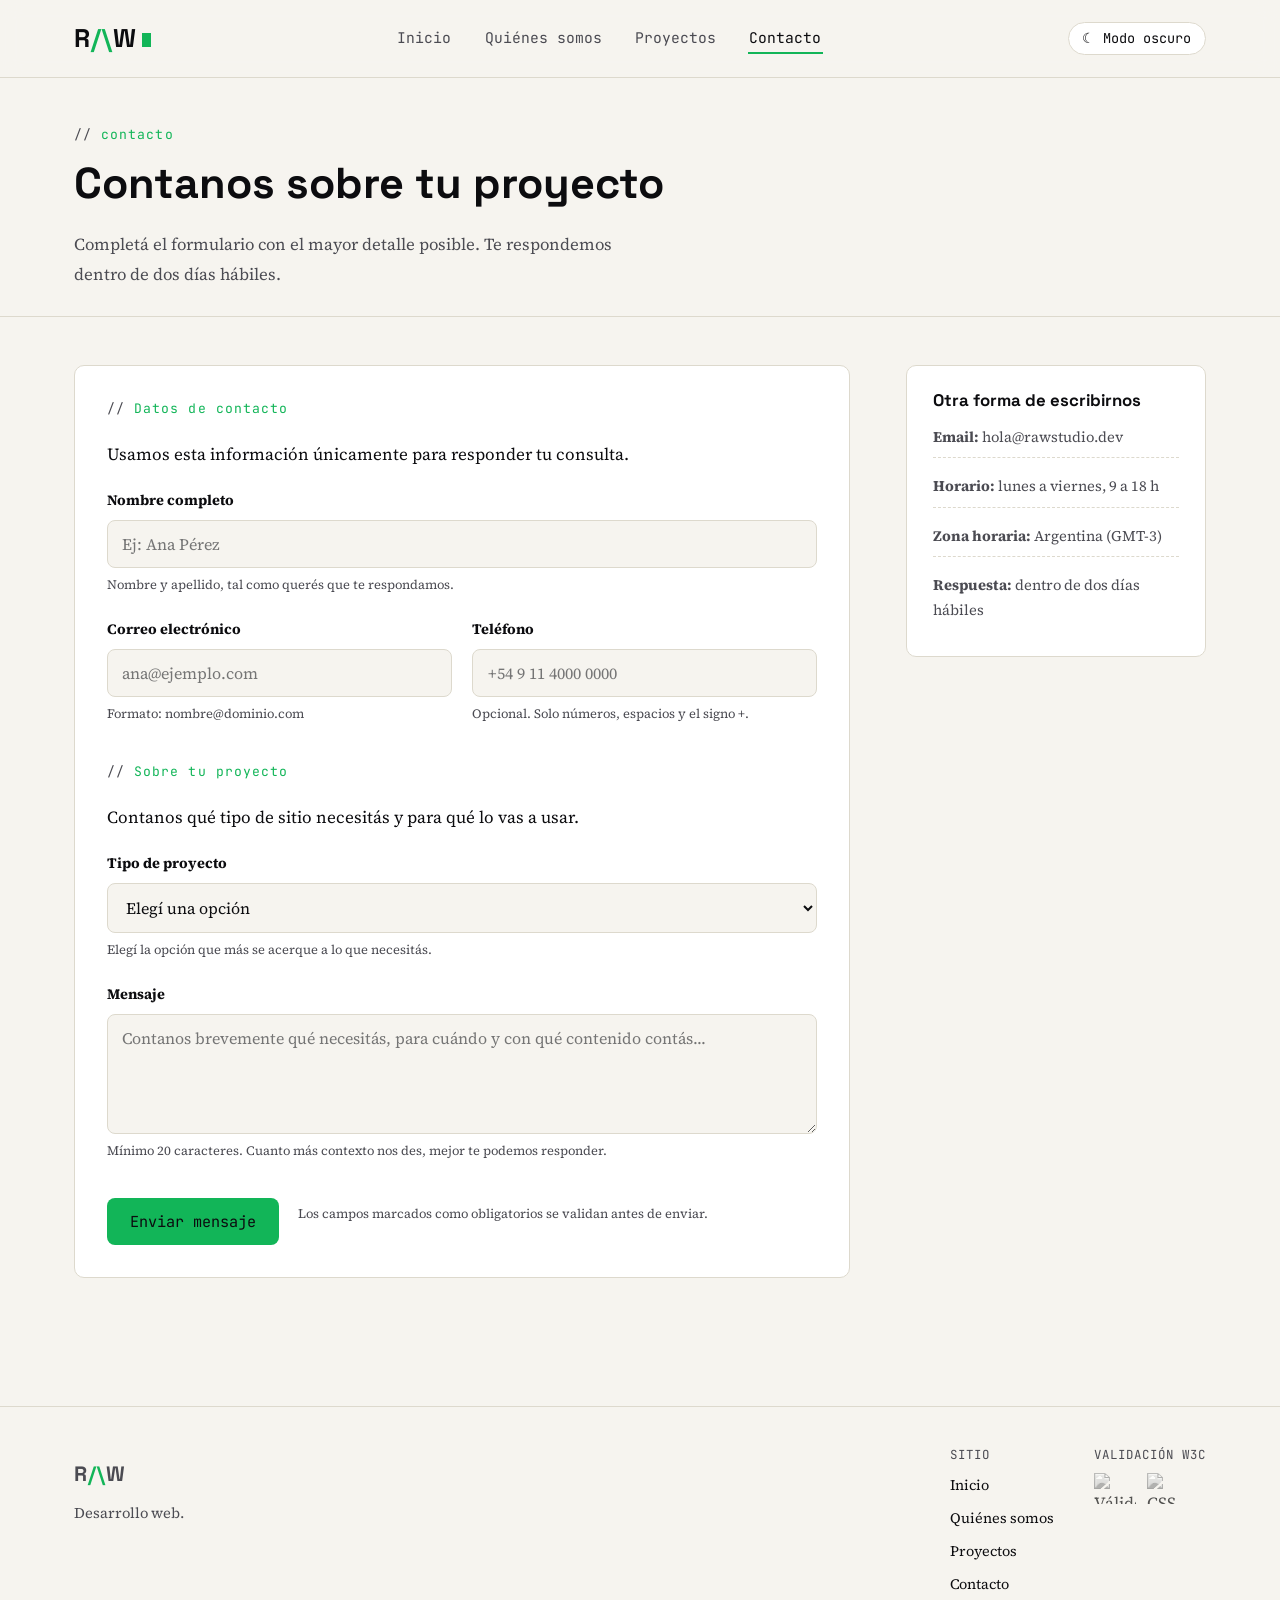
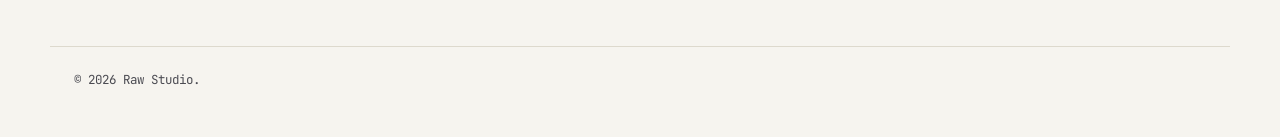
==== contacto.html @ df473d53 "Primer commit: Estructura limpia del header" ====
<!DOCTYPE html>
<html lang="es">
<head>
  <meta charset="UTF-8"> <!-- codificación de caracteres, necesaria para tildes y ñ -->
  <meta name="viewport" content="width=device-width, initial-scale=1.0"> <!-- obligatoria para que el sitio se vea estable en celulares y tablets -->
  <meta name="description" content="Contactá a Raw Studio para tu próximo proyecto web: completá el formulario y te respondemos dentro de dos días hábiles."> <!-- descripción que usan los buscadores en los resultados -->
  <meta name="robots" content="index, follow"> <!-- le dice a los buscadores que indexen esta página y sigan sus links -->
  <meta name="keywords" content="contacto,presupuesto,formulario,desarrollo web"> <!-- palabras clave asociadas a la página -->
  <meta name="author" content="Raw Studio"> <!-- autor del documento -->
  <title>Contacto — Raw Studio</title> <!-- texto que aparece en la pestaña del navegador -->
  <link rel="preconnect" href="https://fonts.googleapis.com"> <!-- precarga de conexión a Google Fonts, para que las fuentes externas carguen más rápido -->
  <link rel="preconnect" href="https://fonts.gstatic.com" crossorigin>
  <link href="https://fonts.googleapis.com/css2?family=Space+Grotesk:wght@500;700;800&family=Source+Serif+4:ital,wght@0,400;0,600;1,400&family=JetBrains+Mono:wght@400;500&display=swap" rel="stylesheet"> <!-- tipografías externas usadas en el sitio -->
  <link rel="stylesheet" href="css/base.css"><!--Este css lo comparten todas las paginas para no repetir en cada pagina-->
  <link rel="stylesheet" href="css/contacto.css"> <!-- CSS exclusivo de esta página: formulario, fieldsets y validación visual -->
</head>
<body>
  <a class="skip-link" href="#contenido">Saltar al contenido</a> <!-- accesibilidad: permite saltar el menú con teclado -->

  <!-- HEADER: encabezado presente en las 4 páginas, con logo, navegación y botón de tema -->
  <header class="site-header">
  <div class="header-inner"> 
    <!-- Esto es para tocar el logo y volverte a la pagina principal-->
     <!-- El logo NO es un <h1>: cada página define su propio h1 más abajo -->
    <a href="index.html" class="logo" aria-label="Raw Studio, inicio">R<span class="slash">/\</span>W<span class="cursor" aria-hidden="true"></span></a>

      <!-- <nav> semántico con aria-label propio porque hay más de un <nav> en la página (este y el del footer) -->
    <nav class="main-nav" aria-label="Navegación principal">
      <ul> 
        <li><a href="index.html">Inicio</a></li>
        <li><a href="quienes-somos.html">Quiénes somos</a></li>
        <li><a href="proyectos.html">Proyectos</a></li>
        <li><a href="contacto.html" aria-current="page">Contacto</a></li> <!-- aria-current="page": estamos parados en esta página -->
      </ul>
    </nav>

    <div class="header-actions"> <!-- contenedor del botón de tema, por si mañana se agrega algo más al lado -->
        <!-- Botón de modo claro/oscuro. aria-pressed y aria-label los actualiza js/theme.js en cada click -->
      <button id="theme-toggle" class="theme-toggle" type="button" aria-pressed="false" aria-label="Cambiar a modo oscuro">
        ☾ Modo oscuro
      </button>
    </div>
  </div>
</header>
  
  <!-- Encabezado de página, fuera de <main> (ver nota en quienes-somos.html): así el <aside> de más
       abajo puede ser hijo directo del mismo grid que <main>, sin quedar anidado dentro del landmark principal. -->
  <div class="page-hero" id="contenido">
    <div class="page">
      <p class="eyebrow">contacto</p> <!-- etiqueta chica arriba del título -->
      <h1 id="form-title">Contanos sobre tu proyecto</h1>
      <p class="lede">Completá el formulario con el mayor detalle posible. Te respondemos dentro de dos días hábiles.</p>
    </div>
  </div>

  <!-- Grid de 2 columnas: <main> (formulario) y <aside> (datos de contacto) son hijos directos de este grid -->
  <div class="page layout-grid">

    <main>
      <section aria-label="Formulario de contacto">
        <!--
          <form>:
          - action="#" method="post" -> valores de ejemplo, en un backend real apuntarían al endpoint que procesa el envío
          - aria-labelledby="form-title" -> conecta el formulario con el <h1> de arriba, para que un lector de
            pantalla anuncie "Contanos sobre tu proyecto, formulario" al entrar
          - SIN novalidate: dejamos que el navegador dispare su validación nativa de HTML5 al enviar
        -->
        <form class="contact-form" action="#" method="post" aria-labelledby="form-title">

          <!--
            <fieldset> agrupa campos relacionados y <legend> los titula.
            aria-describedby en el fieldset conecta todo el grupo con una aclaración general.
          -->
          <fieldset aria-describedby="datos-hint">
            <legend>Datos de contacto</legend>
            <p id="datos-hint" class="hint">Usamos esta información únicamente para responder tu consulta.</p>

            <!-- .form-grid: CSS Grid de 2 columnas para acomodar los campos -->
            <div class="form-grid">
              <div class="field full"> <!-- .full: este campo ocupa las 2 columnas del grid -->
                <!-- <label for="nombre"> vinculado por id al <input id="nombre">: así el click en el texto enfoca el campo -->
                <label for="nombre">Nombre completo</label>
                <input
                  type="text"
                  id="nombre"
                  name="nombre"
                  required
                  minlength="2"
                  maxlength="80"
                  autocomplete="name"
                  placeholder="Ej: Ana Pérez"
                  aria-describedby="nombre-hint nombre-error">
                <!-- aria-describedby: le dice al lector de pantalla que lea también esta ayuda al enfocar el campo -->
                <span id="nombre-hint" class="hint">Nombre y apellido, tal como querés que te respondamos.</span>
                <!-- Vacío por defecto: js/contacto.js escribe acá el motivo puntual cuando el campo queda inválido -->
                <span id="nombre-error" class="field-error" aria-live="polite"></span>
              </div>

              <div class="field"> <!-- este campo ocupa 1 sola columna del grid -->
                <label for="email">Correo electrónico</label>
                <!-- type="email": el navegador valida automáticamente el formato de correo -->
                <input
                  type="email"
                  id="email"
                  name="email"
                  required
                  maxlength="120"
                  autocomplete="email"
                  placeholder="ana@ejemplo.com"
                  aria-describedby="email-hint email-error">
                <span id="email-hint" class="hint">Formato: nombre@dominio.com</span>
                <span id="email-error" class="field-error" aria-live="polite"></span>
              </div>

              <div class="field">
                <label for="telefono">Teléfono</label>
                <!--
                  type="tel": teclado numérico en celulares
                  pattern: expresión regular que permite números, espacios y el signo +, entre 6 y 20 caracteres
                  no lleva "required" porque el teléfono es opcional
                -->
                <input
                  type="tel"
                  id="telefono"
                  name="telefono"
                  pattern="[0-9+ ]{6,20}"
                  maxlength="20"
                  autocomplete="tel"
                  inputmode="tel"
                  placeholder="+54 9 11 4000 0000"
                  aria-describedby="telefono-hint telefono-error">
                <span id="telefono-hint" class="hint">Opcional. Solo números, espacios y el signo +.</span>
                <span id="telefono-error" class="field-error" aria-live="polite"></span>
              </div>
            </div>
          </fieldset>

          <fieldset aria-describedby="proyecto-hint">
            <legend>Sobre tu proyecto</legend>
            <p id="proyecto-hint" class="hint">Contanos qué tipo de sitio necesitás y para qué lo vas a usar.</p>

            <div class="form-grid">
              <div class="field full">
                <label for="tipo">Tipo de proyecto</label>
                <!-- <select> con una opción deshabilitada como placeholder inicial -->
                <select id="tipo" name="tipo" required aria-describedby="tipo-hint tipo-error">
                  <option value="" selected disabled>Elegí una opción</option>
                  <option value="institucional">Sitio institucional</option>
                  <option value="formulario">Landing con formulario</option>
                  <option value="portfolio">Galería o portfolio</option>
                  <option value="otro">Otro</option>
                </select>
                <span id="tipo-hint" class="hint">Elegí la opción que más se acerque a lo que necesitás.</span>
                <span id="tipo-error" class="field-error" aria-live="polite"></span>
              </div>

              <div class="field full">
                <label for="mensaje">Mensaje</label>
                <!-- minlength="20": exige un mínimo de contenido para evitar mensajes vacíos tipo "hola" -->
                <textarea
                  id="mensaje"
                  name="mensaje"
                  required
                  minlength="20"
                  maxlength="1000"
                  placeholder="Contanos brevemente qué necesitás, para cuándo y con qué contenido contás..."
                  aria-describedby="mensaje-hint mensaje-error"></textarea>
                <span id="mensaje-hint" class="hint">Mínimo 20 caracteres. Cuanto más contexto nos des, mejor te podemos responder.</span>
                <span id="mensaje-error" class="field-error" aria-live="polite"></span>
              </div>
            </div>
          </fieldset>

          <!-- .form-actions: Flexbox para alinear el botón y la aclaración en la misma fila -->
          <div class="form-actions">
            <button type="submit" class="btn btn-primary">Enviar mensaje</button>
            <p class="required-note">Los campos marcados como obligatorios se validan antes de enviar.</p>
          </div>

          <!--
            Región viva: arranca vacía (no ocupa espacio, ver .form-status:empty en contacto.css).
            js/contacto.js escribe acá la confirmación cuando el envío es válido. role="status" + aria-live="polite"
            hacen que un lector de pantalla la anuncie solo, sin que la persona tenga que ir a buscarla.
            tabindex="-1": permite moverle el foco por JS al confirmar, sin agregarla al orden de tabulación normal.
          -->
          <p id="form-status" class="form-status" role="status" aria-live="polite" tabindex="-1"></p>
        </form>
      </section>
    </main>

    <!-- Hermano directo de <main> dentro del grid, y fuera del landmark <main>, como pide la consigna -->
    <aside aria-labelledby="aside-contacto-title"> <!-- datos de contacto alternativos, como respaldo del formulario -->
      <h2 id="aside-contacto-title">Otra forma de escribirnos</h2>
      <!-- <address>: datos de contacto del sitio/autor, el uso exacto para el que existe esta etiqueta -->
      <address>
        <ul class="aside-list">
          <li><strong>Email:</strong> hola@rawstudio.dev</li>
          <li><strong>Horario:</strong> lunes a viernes, 9 a 18 h</li>
          <li><strong>Zona horaria:</strong> Argentina (GMT-3)</li>
          <li><strong>Respuesta:</strong> dentro de dos días hábiles</li>
        </ul>
      </address>
    </aside>
  </div>

  <footer class="site-footer">
    <div class="footer-inner"> <!-- Flexbox: marca a la izquierda, navegación a la derecha -->
      <div class="footer-brand"> <!-- logo chico + descripción corta del estudio -->
        <p class="logo">R<span class="slash">/\</span>W</p>
        <p>Desarrollo web.</p>
      </div>
      <nav class="footer-nav" aria-label="Navegación del pie de página">
        <div class="footer-col"> <!-- columna "Sitio", con los links a las 4 páginas -->
          <h2>Sitio</h2>
          <ul>
            <li><a href="index.html">Inicio</a></li>
            <li><a href="quienes-somos.html">Quiénes somos</a></li>
            <li><a href="proyectos.html">Proyectos</a></li>
            <li><a href="contacto.html">Contacto</a></li>
          </ul>
        </div>
        <div class="footer-col"> <!-- columna "Validación W3C", con los badges -->
          <h2>Validación W3C</h2>
          <div class="w3c-badges">
            <a href="https://validator.w3.org/check?uri=referer" title="Validar HTML de esta página">
              <img src="https://www.w3.org/Icons/valid-html401" alt="Válido HTML5" width="42" height="31">
            </a>
            <a href="https://jigsaw.w3.org/css-validator/check/referer" title="Validar CSS de esta página">
              <img src="https://jigsaw.w3.org/css-validator/images/vcss" alt="CSS Válido" width="42" height="31">
            </a>
          </div>
        </div>
      </nav>
    </div>
    <div class="footer-bottom"> <!-- franja final, debajo de la línea divisoria -->
      <p>© 2026 Raw Studio.</p>
      
    </div>
  </footer>

  <script src="js/theme.js"></script> <!-- se carga al final, después del contenido, no bloquea el renderizado -->
  <script src="js/contacto.js"></script> <!-- controles de accesibilidad del formulario: errores por campo y confirmación de envío -->
</body>
</html>
---- css/base.css ----
/* ============================================================
   RAW STUDIO — BASE.CSS
   Estilos COMPARTIDOS por las 4 páginas: variables (modo claro/
   oscuro), reset, header, nav, botones, layout de página interna
   y footer. Se carga en index, quienes-somos, contacto y proyectos,
   SIEMPRE antes que el CSS propio de cada página.
   ============================================================ */

/* ------------------------------------------------------------
   1. TOKENS — Custom Properties
   Modo claro por defecto, modo oscuro sobreescribe en .dark-mode
   ------------------------------------------------------------ */
:root { /* variables globales, disponibles en todo el documento */
  --bg: #f6f4ef; /* color de fondo general del sitio (modo claro) */
  --surface: #ffffff; /* color de fondo de tarjetas, inputs, header */
  --surface-raised: #ffffff; /* fondo de elementos "elevados" (ej. cta-band en oscuro) */
  --ink: #0c0c0f; /* color principal de texto */
  --ink-soft: #4b4b52; /* color de texto secundario/atenuado */
  --line: #ddd9cd; /* color de bordes y separadores */

  --accent: #12b558; /* verde de marca: links activos, botones, cursor */
  --accent-ink: #0c0c0f; /* color de texto que va SOBRE el acento (contraste) */
  --accent-soft: rgba(18, 181, 88, 0.12); /* versión translúcida del acento, para fondos suaves */

  --accent-2: #b9790f; /* acento secundario: mark, detalles cálidos */
  --accent-2-soft: rgba(185, 121, 15, 0.14); /* versión translúcida del acento secundario */

  --danger: #b3261e; /* color de error (bordes de input inválido) */
  --danger-soft: rgba(179, 38, 30, 0.1); /* versión translúcida del color de error */

  --font-display: "Space Grotesk", "Arial Narrow", sans-serif; /* fuente de títulos, con fallback de sistema */
  --font-body: "Source Serif 4", Georgia, "Times New Roman", serif; /* fuente de párrafos, con fallback de sistema */
  --font-mono: "JetBrains Mono", ui-monospace, "Courier New", monospace; /* fuente de etiquetas/código, con fallback de sistema */

  --lh-tight: 1.15; /* interlineado ajustado, para títulos grandes */
  --lh-body: 1.75; /* interlineado amplio, para párrafos largos */
  --ls-wide: 0.08em; /* espaciado entre letras, para textos tipo etiqueta */

  --radius: 10px; /* radio de borde estándar de tarjetas y botones */
  --shadow: 0 18px 40px -20px rgba(12, 12, 15, 0.35); /* sombra suave estándar */
  --content-max: 1180px; /* ancho máximo del contenido centrado */

  color-scheme: light; /* le avisa al navegador que esta página es de tema claro (afecta scrollbars, controles nativos) */
}

body.dark-mode { /* mismas variables de arriba, pero con los valores del tema oscuro */
  --bg: #0c0c0f; /* fondo casi negro */
  --surface: #16161b; /* superficie de tarjetas un poco más clara que el fondo */
  --surface-raised: #1b1b21; /* superficie elevada, aún más clara */
  --ink: #f3f2ec; /* texto principal casi blanco */
  --ink-soft: #a9a9b3; /* texto secundario gris claro */
  --line: #2b2b32; /* bordes sutiles sobre fondo oscuro */

  --accent: #1ee56e; /* verde más brillante, para que resalte sobre fondo oscuro */
  --accent-ink: #0c0c0f; /* texto oscuro sobre el verde (mismo contraste que en claro) */
  --accent-soft: rgba(30, 229, 110, 0.14); /* verde translúcido para fondos suaves en oscuro */

  --accent-2: #f0b94d; /* acento secundario más claro para modo oscuro */
  --accent-2-soft: rgba(240, 185, 77, 0.16); /* versión translúcida */

  --danger: #ff6b6b; /* rojo más claro, legible sobre fondo oscuro */
  --danger-soft: rgba(255, 107, 107, 0.14); /* versión translúcida */

  --shadow: 0 18px 40px -20px rgba(0, 0, 0, 0.6); /* sombra más marcada, porque el fondo oscuro la disimula */
  color-scheme: dark; /* le avisa al navegador que este estado es de tema oscuro */
}

/* ------------------------------------------------------------
   2. RESET mínimo
   ------------------------------------------------------------ */
*,
*::before,
*::after {
  box-sizing: border-box; /* el padding y el borde se descuentan del ancho, no se suman */
}

html {
  scroll-behavior: smooth; /* el scroll con anclas (#id) se desliza suave en vez de saltar */
}

body {
  margin: 0; /* saca el margen por defecto del navegador */
  background: var(--bg); /* fondo según el tema actual (claro u oscuro) */
  color: var(--ink); /* color de texto según el tema actual */
  font-family: var(--font-body); /* tipografía base para todo el texto */
  font-size: 1.06rem; /* tamaño de fuente base, un poco más grande que el default */
  line-height: var(--lh-body); /* interlineado cómodo para lectura */
  -webkit-font-smoothing: antialiased; /* suaviza el renderizado de fuentes en navegadores WebKit */
  transition: background-color 0.25s ease, color 0.25s ease; /* anima el cambio de color al alternar el tema */
}

img {
  max-width: 100%; /* ninguna imagen desborda el ancho de su contenedor */
  display: block; /* saca el espacio fantasma que dejan las imágenes inline */
}

a {
  color: inherit; /* los links toman el color del texto que los rodea, no el azul por defecto */
}

ul {
  margin: 0; /* saca el margen por defecto de las listas */
  padding: 0; /* saca el padding por defecto (donde vivían las viñetas) */
  list-style: none; /* saca las viñetas, porque el diseño no las usa */
}

h1, h2, h3, h4 {
  font-family: var(--font-display); /* los títulos usan la tipografía de display, no la de párrafo */
  line-height: var(--lh-tight); /* interlineado más ajustado para bloques de texto grande */
  margin: 0 0 0.5em; /* solo margen abajo, para controlar el espaciado a mano */
  font-weight: 700; /* negrita por defecto en todos los niveles de título */
}

p {
  margin: 0 0 1.1em; /* separación estándar entre párrafos */
}

@media (prefers-reduced-motion: reduce) { /* si el usuario pidió "reducir movimiento" en su sistema operativo */
  *, *::before, *::after {
    animation-duration: 0.001ms !important; /* casi anula cualquier animación */
    transition-duration: 0.001ms !important; /* casi anula cualquier transición */
    scroll-behavior: auto !important; /* saca el scroll suave */
  }
}

/* ------------------------------------------------------------
   3. UTILIDADES
   ------------------------------------------------------------ */
.eyebrow { /* etiqueta chica arriba de un título, tipo "// sección" */
  display: inline-block; /* permite márgenes aunque el contenido sea texto corto */
  font-family: var(--font-mono); /* tipografía de código, para el efecto "comentario" */
  font-size: 0.82rem; /* tamaño chico, de etiqueta */
  letter-spacing: var(--ls-wide); /* letras más separadas, look técnico */
  color: var(--accent); /* color de marca */
  margin-bottom: 0.9em; /* separación respecto del título que sigue */
}

.eyebrow::before {
  content: "// "; /* agrega el "//" como si fuera un comentario de código, sin tocar el HTML */
  color: var(--ink-soft); /* el "//" un poco más apagado que el texto */
}

.skip-link { /* link de accesibilidad para saltar directo al contenido */
  position: absolute; /* se saca del flujo normal para poder esconderlo fuera de pantalla */
  left: -999px; /* oculto fuera de la pantalla mientras no tiene foco */
  top: 0;
  background: var(--accent); /* bien visible cuando aparece */
  color: var(--accent-ink); /* contraste correcto sobre el fondo de acento */
  padding: 0.75em 1.2em; /* área cómoda para hacer click/tap */
  font-family: var(--font-mono); /* combina con el resto de las etiquetas técnicas */
  font-size: 0.9rem;
  z-index: 100; /* queda por encima de todo lo demás cuando aparece */
  border-radius: 0 0 6px 0; /* esquina redondeada solo abajo a la derecha */
}

.skip-link:focus {
  left: 0; /* al recibir foco con Tab, entra a la pantalla y se hace visible */
}

.visually-hidden { /* oculta contenido visualmente sin sacarlo del árbol de accesibilidad */
  position: absolute;
  width: 1px; /* prácticamente sin tamaño... */
  height: 1px;
  overflow: hidden; /* ...y lo que sobra se recorta */
  clip: rect(0 0 0 0); /* técnica clásica para ocultar sin usar display:none (que sí lo saca del lector de pantalla) */
  white-space: nowrap; /* evita que el texto se corte y agrande el elemento */
}

/* ------------------------------------------------------------
   4. LOGO / CURSOR TITILANTE
   ------------------------------------------------------------ */
.logo {
  font-family: var(--font-display); /* tipografía de marca */
  font-size: 1.6rem;
  font-weight: 800; /* bien grueso, para que funcione como isotipo */
  color: var(--ink);
  letter-spacing: 1px; /* un poco de aire entre letras */
  margin: 0; /* el logo vive dentro de un <p>, se le saca el margen por defecto */
  text-decoration: none; /* saca el subrayado de link por defecto */
  display: inline-flex; /* permite alinear letra + cursor prolijamente */
  align-items: baseline; /* alinea el cursor con la base del texto, no con el centro */
}


.slash {
  color: var(--accent); /* la barra "/\" del logo en verde, para que resalte */
}

.cursor { /* el rectángulo verde que titila como cursor de terminal */
  display: inline-block; /* para poder darle ancho y alto */
  width: 9px;
  height: 0.85rem;
  margin-left: 5px; /* separación respecto de la "W" */
  background: var(--accent);
  animation: blink 0.9s infinite; /* aplica la animación de titileo definida abajo, en loop infinito */
}

@keyframes blink { /* define los fotogramas de la animación "blink" */
  0%, 49% { opacity: 1; } /* visible durante la primera mitad del ciclo */
  50%, 100% { opacity: 0; } /* invisible durante la segunda mitad -> efecto de parpadeo */
}

/* ------------------------------------------------------------
   5. HEADER + NAV (Flexbox)
   ------------------------------------------------------------ */
.site-header {
  position: sticky; /* el header queda pegado arriba al hacer scroll */
  top: 0; /* se pega justo en el borde superior de la ventana */
  z-index: 20; /* queda por encima del contenido que pasa por debajo */
  background: color-mix(in srgb, var(--bg) 88%, transparent); /* fondo semi-transparente mezclando el color de fondo con transparencia */
  backdrop-filter: blur(10px); /* desenfoca lo que se ve detrás del header al hacer scroll */
  border-bottom: 1px solid var(--line); /* línea fina que separa el header del contenido */
}

.header-inner {
  max-width: var(--content-max); /* no se estira más allá del ancho máximo del sitio */
  margin: 0 auto; /* centra el bloque horizontalmente */
  padding: 1rem 1.5rem; /* aire interno arriba/abajo y a los costados */
  display: flex; /* logo, nav y botón en fila */
  align-items: center; /* centrados verticalmente entre sí */
  justify-content: space-between; /* logo pegado a la izquierda, botón pegado a la derecha */
  gap: 1.5rem; /* separación mínima entre los 3 bloques */
}

.main-nav ul {
  display: flex; /* los <li> quedan en fila en vez de apilados */
  align-items: center; /* centrados verticalmente */
  gap: 1.9rem; /* separación entre cada link del menú */
  font-family: var(--font-mono); /* tipografía técnica para el menú */
  font-size: 0.92rem;
}

.main-nav a {
  text-decoration: none; /* sin subrayado */
  color: var(--ink-soft); /* color apagado cuando el link no está activo ni en hover */
  padding: 0.3em 0.1em; /* aire para que el área de click sea más grande */
  border-bottom: 2px solid transparent; /* reserva el espacio del subrayado, aunque no se vea (evita que "salte" el layout) */
  transition: color 0.2s ease, border-color 0.2s ease; /* anima el cambio de color y del subrayado */
}

.main-nav a:hover,
.main-nav a:focus-visible {
  color: var(--ink); /* se oscurece/aclara al pasar el mouse o enfocar con teclado */
  border-color: var(--accent); /* aparece el subrayado verde */
}

.main-nav a[aria-current="page"] { /* selecciona el link que tiene aria-current="page" (la página activa) */
  color: var(--ink); /* mismo estilo que el hover, pero fijo */
  border-color: var(--accent); /* subrayado verde permanente en la página en la que estás parado */
}

.header-actions {
  display: flex; /* alinea lo que haya del lado derecho del header (el botón de tema) */
  align-items: center;
  gap: 1rem;
}

.theme-toggle { /* botón de modo claro/oscuro */
  font-family: var(--font-mono);
  font-size: 0.85rem;
  background: var(--surface); /* mismo tono que otras superficies (tarjetas) */
  color: var(--ink);
  border: 1px solid var(--line);
  border-radius: 999px; /* valor bien alto -> forma de píldora */
  padding: 0.5em 1em;
  cursor: pointer; /* el mouse indica que es clickeable */
  transition: border-color 0.2s ease, transform 0.15s ease, background 0.2s ease; /* anima hover y click */
}

.theme-toggle:hover {
  border-color: var(--accent); /* el borde se pone verde al pasar el mouse */
}

.theme-toggle:focus-visible {
  outline: 2px solid var(--accent); /* contorno visible al navegar con teclado (Tab) */
  outline-offset: 2px; /* separa el contorno del borde del botón, para que no se pisen */
}

.theme-toggle:active {
  transform: scale(0.96); /* se achica un poquito al hacer click, feedback táctil */
}

/* ------------------------------------------------------------
   6. BOTONES
   ------------------------------------------------------------ */
.btn { /* estilos base compartidos por cualquier botón/link con pinta de botón */
  display: inline-block; /* para poder darle padding sin romper el flujo del texto */
  font-family: var(--font-mono);
  font-size: 0.92rem;
  text-decoration: none; /* por si el botón es en realidad un <a> */
  padding: 0.85em 1.5em; /* área cómoda de click */
  border-radius: 8px;
  border: 1px solid transparent; /* reserva el espacio del borde aunque no se vea (para btn-primary) */
  cursor: pointer;
  transition: transform 0.15s ease, background 0.2s ease, border-color 0.2s ease, box-shadow 0.2s ease; /* anima todos los estados */
}

.btn-primary { /* variante sólida, de mayor jerarquía visual */
  background: var(--accent);
  color: var(--accent-ink); /* texto oscuro sobre el fondo verde, para contraste */
}

.btn-primary:hover,
.btn-primary:focus-visible {
  box-shadow: var(--shadow); /* sombra que le da sensación de "elevación" */
  transform: translateY(-2px); /* se levanta 2px al pasar el mouse */
}

.btn-primary:active {
  transform: translateY(0); /* vuelve a su posición original al hacer click, simula que se "hunde" */
}

.btn-ghost { /* variante secundaria, solo contorno */
  background: transparent; /* sin relleno */
  color: var(--ink);
  border-color: var(--line); /* borde sutil en vez de fondo sólido */
}

.btn-ghost:hover,
.btn-ghost:focus-visible {
  border-color: var(--accent); /* el borde se pone verde */
  color: var(--accent); /* el texto también toma el color de acento */
}

.btn:focus-visible {
  outline: 2px solid var(--accent); /* mismo tratamiento de foco que el resto de los controles */
  outline-offset: 2px;
}

/* ------------------------------------------------------------
   7. LAYOUT — contenedor general y grid de páginas internas
   (el grid propio del index, .home-grid, vive en home.css)
   ------------------------------------------------------------ */
.page { /* contenedor genérico que centra el contenido y le pone márgenes laterales */
  max-width: var(--content-max);
  margin: 0 auto;
  padding: 0 1.5rem;
}

.layout-grid { /* estructura de 2 columnas para las páginas internas */
  display: grid; /* activa CSS Grid en este contenedor */
  grid-template-columns: minmax(0, 1fr) minmax(240px, 300px); /* columna principal flexible + aside de ancho acotado */
  gap: 3.5rem; /* separación entre columna principal y aside */
  padding-block: 3rem 5rem; /* espacio arriba y (más) abajo del bloque */
  align-items: start; /* cada columna respeta su propia altura, no se estiran para igualarse */
}

.layout-grid > aside { /* solo el <aside> hijo directo del grid (no cualquier aside anidado) */
  position: sticky; /* se queda "pegado" en pantalla mientras el resto hace scroll */
  top: 6.5rem; /* a qué distancia del borde superior se pega (debajo del header) */
  border: 1px solid var(--line);
  border-radius: var(--radius);
  padding: 1.6rem;
  background: var(--surface);
}

.layout-grid > aside h2 {
  font-size: 1.05rem; /* título del aside, más chico que un h2 normal de la página */
}

/* Encabezado de página interna (título + bajada): quienes-somos, contacto y proyectos */
.page-hero {
  padding-block: 2.6rem 0.5rem; /* aire arriba, poco abajo (porque después viene el borde) */
  border-bottom: 1px solid var(--line); /* separa el encabezado del resto del contenido */
}

.page-hero h1 {
  font-size: clamp(2rem, 4vw, 2.7rem); /* tamaño fluido: nunca menor a 2rem ni mayor a 2.7rem */
}

.page-hero .lede { /* el párrafo de bajada debajo del h1 */
  color: var(--ink-soft); /* más apagado que el título */
  max-width: 62ch; /* ancho máximo en "caracteres", para que no se estire de más en pantallas anchas */
  font-size: 1.05rem;
}

/* Lista de tags en Flexbox: aparece en el aside de quienes-somos y de proyectos */
.tag-list {
  display: flex; /* los <li> quedan en fila */
  flex-wrap: wrap; /* si no entran todos, bajan de línea */
  gap: 0.6rem; /* separación entre tags */
}

.tag-list li { /* cada tag individual, con pinta de "chip" */
  font-family: var(--font-mono);
  font-size: 0.82rem;
  background: var(--accent-soft); /* fondo verde bien suave */
  color: var(--ink);
  border: 1px solid var(--line);
  padding: 0.4em 0.8em;
  border-radius: 999px; /* forma de píldora */
}

/* ------------------------------------------------------------
   8. FOOTER
   ------------------------------------------------------------ */
.site-footer {
  border-top: 1px solid var(--line); /* separa el footer del contenido de arriba */
  margin-top: 3rem; /* empuja el footer lejos del último bloque de contenido */
}

.footer-inner {
  max-width: var(--content-max);
  margin: 0 auto;
  padding: 2.6rem 1.5rem 3rem;
  display: flex; /* marca a la izquierda, columnas de links a la derecha */
  flex-wrap: wrap; /* en pantallas chicas, los bloques bajan de línea */
  justify-content: space-between; /* separa marca y nav a los extremos */
  gap: 2rem; /* separación mínima si el wrap los junta */
}

.footer-brand .logo { /* el logo del footer se repite más chico que el del header; antes vivía como style="" inline */
  font-size: 1.3rem;
}

.footer-brand p {
  color: var(--ink-soft);
  font-size: 0.92rem;
  max-width: 32ch; /* corta el texto para que no se estire en una sola línea larga */
  margin-top: 0.5rem;
}

.footer-nav {
  display: flex; /* las columnas "Sitio" y "Validación W3C" quedan una al lado de la otra */
  gap: 2.5rem;
  flex-wrap: wrap; /* bajan de línea si no entran */
}

.footer-col h2 { /* título chico de cada columna del footer ("SITIO", "VALIDACIÓN W3C") */
  font-family: var(--font-mono);
  font-size: 0.78rem;
  letter-spacing: var(--ls-wide);
  color: var(--ink-soft); /* apagado, es solo una etiqueta de categoría */
  margin-bottom: 0.8em;
  font-weight: 400; /* sin negrita, para que no compita con el contenido */
  text-transform: uppercase; /* siempre en mayúsculas, sea como sea que esté escrito en el HTML */
}

.footer-col ul {
  display: flex;
  flex-direction: column; /* los links de cada columna quedan apilados verticalmente */
  gap: 0.5rem;
  font-size: 0.9rem;
}

.footer-col a {
  text-decoration: none;
  color: var(--ink);
}

.footer-col a:hover,
.footer-col a:focus-visible {
  color: var(--accent); /* se pone verde al pasar el mouse o enfocar */
}

.w3c-badges {
  display: flex; /* los 2 logitos (HTML5 y CSS) quedan en fila */
  gap: 0.7rem;
  align-items: center;
}

.w3c-badges img {
  height: 31px; /* alto fijo, tamaño oficial de los badges del W3C */
  width: auto; /* el ancho se ajusta solo, para no deformar el logo */
  filter: grayscale(1) opacity(0.7); /* en blanco y negro y semi-transparente por defecto, más discreto */
  transition: filter 0.2s ease; /* anima el cambio de filtro */
}

.w3c-badges a:hover img,
.w3c-badges a:focus-visible img {
  filter: none; /* recupera el color completo al pasar el mouse o enfocar */
}

.footer-bottom { /* franja final con el copyright */
  max-width: var(--content-max);
  margin: 0 auto;
  padding: 1.4rem 1.5rem 2rem;
  border-top: 1px solid var(--line); /* separa esta franja del resto del footer */
  display: flex;
  justify-content: space-between; /* copyright a la izquierda, "UPS..." a la derecha */
  flex-wrap: wrap;
  gap: 1rem;
  font-family: var(--font-mono);
  font-size: 0.78rem;
  color: var(--ink-soft);
}

/* ------------------------------------------------------------
   9. RESPONSIVE — piezas compartidas (nav, footer, layout interno)
   ------------------------------------------------------------ */
@media (max-width: 900px) { /* se aplica en pantallas de 900px de ancho o menos (tablets) */
  .layout-grid {
    grid-template-columns: 1fr; /* pasa de 2 columnas a 1 sola, todo apilado */
  }

  .layout-grid > aside {
    position: static; /* deja de quedar pegado al hacer scroll (ya no hace falta con todo apilado) */
    order: 2; /* el aside pasa a mostrarse después del contenido principal, no antes */
  }
}

@media (max-width: 640px) { /* se aplica en pantallas de 640px o menos (celulares) */
  .main-nav ul {
    gap: 1.1rem; /* menos separación entre links, para que entren en pantallas chicas */
    font-size: 0.82rem; /* letra más chica */
  }

  .footer-inner {
    flex-direction: column; /* marca y navegación quedan apiladas en vez de lado a lado */
  }
}
---- css/contacto.css ----
/* ============================================================
   RAW STUDIO — CONTACTO.CSS
   Estilos exclusivos de contacto.html: formulario, fieldsets,
   campos, validación visual y la lista del aside con los
   datos de contacto.
   Requiere que base.css esté cargado antes.
   ============================================================ */

.contact-form { /* la "tarjeta" que envuelve todo el formulario */
  background: var(--surface);
  border: 1px solid var(--line);
  border-radius: var(--radius);
  padding: 2rem; /* aire interno generoso alrededor de los campos */
}

fieldset { /* agrupador nativo de campos relacionados */
  border: none; /* saca el borde gris feo que trae por defecto el navegador */
  padding: 0; /* saca el padding por defecto */
  margin: 0 0 2.2rem; /* separación respecto del siguiente fieldset */
}

fieldset legend { /* el título de cada grupo ("Datos de contacto", "Sobre tu proyecto") */
  font-family: var(--font-mono);
  font-size: 0.82rem;
  letter-spacing: var(--ls-wide); /* letras separadas, mismo look que los "eyebrow" del resto del sitio */
  color: var(--accent);
  padding: 0; /* saca el padding por defecto del <legend> */
  margin-bottom: 1.2rem;
}

fieldset legend::before {
  content: "// "; /* agrega el "//" como si fuera un comentario de código, sin tocar el HTML */
  color: var(--ink-soft); /* el "//" un poco más apagado que el texto de la leyenda */
}

/* Grid de 2 columnas para acomodar los campos del formulario en pares */
.form-grid {
  display: grid; /* activa CSS Grid */
  grid-template-columns: repeat(2, 1fr); /* 2 columnas del mismo ancho, para poner campos en pares (ej. email + teléfono) */
  gap: 1.3rem; /* separación entre campos, tanto horizontal como vertical */
}

/* .field.full hace que un campo ocupe las 2 columnas, como el mensaje */
.field { /* contenedor de un campo individual: label + input + hint */
  display: flex;
  flex-direction: column; /* label arriba, input en el medio, hint abajo */
  gap: 0.4rem; /* separación entre esos 3 elementos */
}

.field.full {
  grid-column: 1 / -1; /* el campo ocupa desde la primera hasta la última columna del grid (las 2 juntas) */
}

.field label {
  font-size: 0.9rem;
  font-weight: 700; /* en negrita, para que se distinga claramente del texto de ayuda */
}

.field .hint { /* el texto de ayuda debajo de cada input */
  font-size: 0.8rem; /* más chico que el label */
  color: var(--ink-soft); /* apagado, es información secundaria */
}

.field input,
.field textarea,
.field select { /* estilo compartido por los 3 tipos de control de formulario */
  font-family: var(--font-body); /* misma tipografía que el texto del sitio, no la de código */
  font-size: 1rem;
  padding: 0.75em 0.9em; /* área cómoda para escribir/tocar */
  border-radius: 8px;
  border: 1px solid var(--line);
  background: var(--bg); /* usa el color de fondo general, no el de superficie, para que se note como "hueco" dentro de la tarjeta */
  color: var(--ink);
  transition: border-color 0.2s ease, box-shadow 0.2s ease; /* anima el foco y la validación */
}

.field textarea {
  resize: vertical; /* solo se puede agrandar hacia abajo, no a lo ancho (rompería el layout) */
  min-height: 120px; /* alto mínimo, para que entre un mensaje razonable sin hacer scroll */
}

.field input:hover,
.field textarea:hover {
  border-color: var(--ink-soft); /* pista visual de que el campo es interactivo */
}

.field input:focus-visible,
.field textarea:focus-visible,
.field select:focus-visible { /* cuando el campo está activo (con el cursor adentro o enfocado por teclado) */
  outline: none; /* saca el contorno azul por defecto del navegador... */
  border-color: var(--accent); /* ...y lo reemplaza por el borde verde de marca */
  box-shadow: 0 0 0 3px var(--accent-soft); /* halo suave alrededor, refuerza el foco sin ser agresivo */
}

.field input:invalid:not(:placeholder-shown),
.field textarea:invalid:not(:placeholder-shown) {
  /* :invalid = no cumple los atributos de validación (required, pattern, minlength, type)
     :not(:placeholder-shown) = pero solo si el usuario ya escribió algo (si no, se ve el placeholder y no hay error todavía) */
  border-color: var(--danger); /* borde rojo, avisa que hay un error */
}

.field input:valid:not(:placeholder-shown),
.field textarea:valid:not(:placeholder-shown) {
  border-color: var(--accent); /* borde verde, confirma que el campo está completo y es válido */
}

.field input:active,
.field textarea:active {
  transform: none; /* anula cualquier efecto de "click" heredado de otros elementos (ej. .btn) */
}

.form-actions { /* fila final con el botón de enviar y la aclaración de campos obligatorios */
  display: flex;
  align-items: center; /* centra el botón y el texto entre sí */
  gap: 1.2rem;
  margin-top: 0.5rem;
  flex-wrap: wrap; /* en pantallas chicas, el texto puede bajar de línea */
}

.form-actions .btn-primary {
  border: none; /* el botón de acento no necesita borde, ya tiene fondo sólido */
  font-size: 0.95rem;
}

.required-note {
  font-size: 0.8rem;
  color: var(--ink-soft);
}

/* Mensaje de error puntual por campo (lo completa js/contacto.js). Reutiliza --danger,
   el mismo color que ya marca el borde inválido, así que no suma un color nuevo al sitio. */
.field-error {
  display: block;
  font-size: 0.82rem;
  color: var(--danger);
}

.field-error:empty { /* sin error no ocupa espacio ni se nota que existe */
  display: none;
}

/* Confirmación de envío (la completa js/contacto.js). Mismo recurso visual que <blockquote>
   (borde izquierdo de acento) para no depender del color como único indicador de éxito. */
.form-status {
  margin-top: 1.2rem;
  padding: 0.9em 1.1em;
  border-left: 3px solid var(--accent);
  background: var(--accent-soft);
  border-radius: 4px;
  color: var(--ink);
  font-size: 0.95rem;
}

.form-status:empty {
  display: none;
  margin-top: 0;
  padding: 0;
}

/* El navegador aplica cursiva a <address> por defecto: se anula para no alterar el diseño existente */
address {
  font-style: normal;
}

/* Lista de datos de contacto en el aside (exclusiva de esta página) */
.aside-list {
  display: flex;
  flex-direction: column; /* cada dato (email, horario, etc.) en su propia línea */
  gap: 0.6rem;
  font-size: 0.92rem;
  color: var(--ink-soft);
}

.aside-list li {
  padding-block: 0.4rem; /* aire arriba y abajo de cada línea */
  border-bottom: 1px dashed var(--line); /* separador punteado entre cada dato */
}

.aside-list li:last-child {
  border-bottom: none; /* el último dato no lleva línea divisoria abajo */
}

/* ------------------------------------------------------------
   RESPONSIVE
   ------------------------------------------------------------ */
@media (max-width: 900px) { /* tablets y celulares */
  .form-grid {
    grid-template-columns: 1fr; /* de 2 columnas pasa a 1, todos los campos apilados */
  }

  .field.full {
    grid-column: 1; /* con una sola columna ya no hace falta "abarcar 2 columnas", así que se ajusta a la única que hay */
  }
}
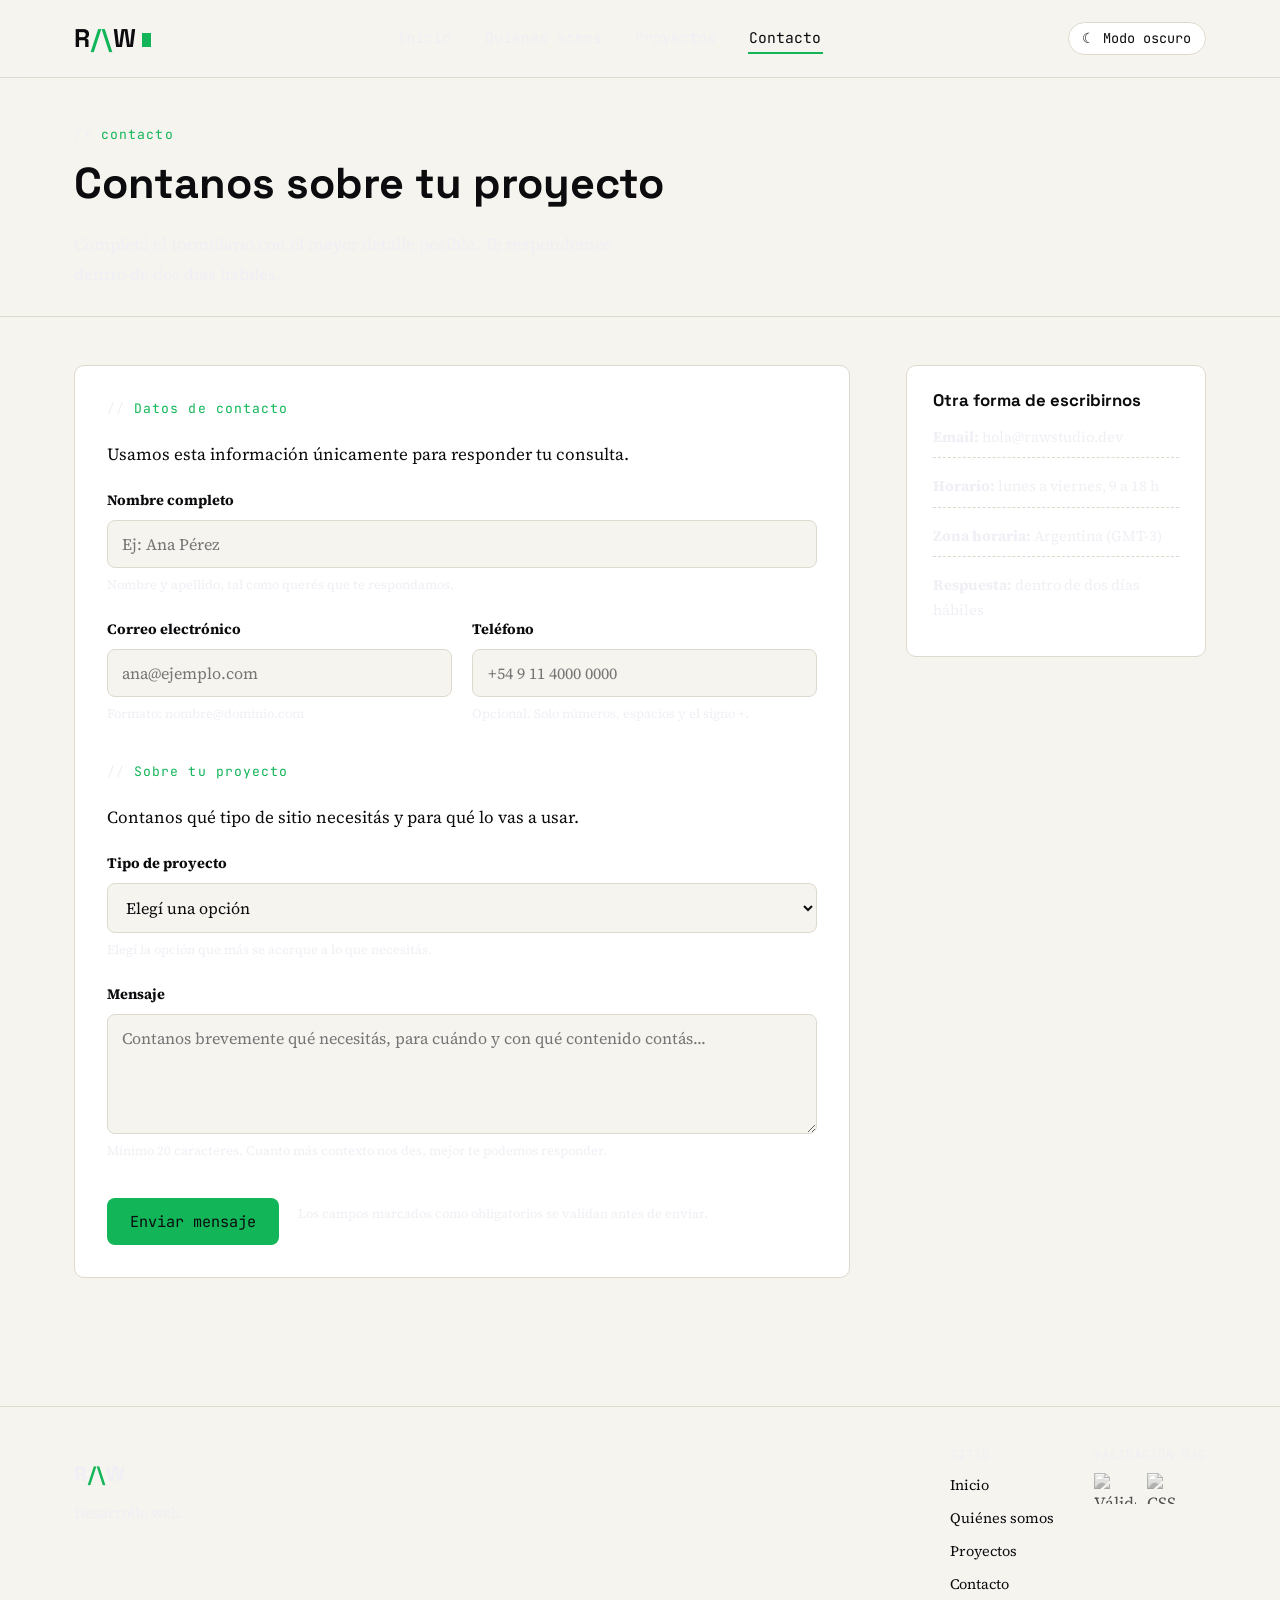
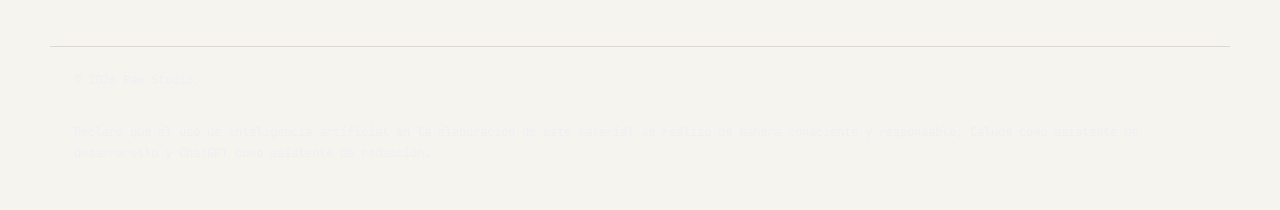
==== commit 2d064eda: "1" ====
--- a/contacto.html
+++ b/contacto.html
@@ -1,11 +1,11 @@
 <!DOCTYPE html>
 <html lang="es">
 <head>
-  <meta charset="UTF-8"> <!-- codificación de caracteres, necesaria para tildes y ñ -->
-  <meta name="viewport" content="width=device-width, initial-scale=1.0"> <!-- obligatoria para que el sitio se vea estable en celulares y tablets -->
+  <meta charset="UTF-8">
+  <meta name="viewport" content="width=device-width, initial-scale=1.0"> 
   <meta name="description" content="Contactá a Raw Studio para tu próximo proyecto web: completá el formulario y te respondemos dentro de dos días hábiles."> <!-- descripción que usan los buscadores en los resultados -->
-  <meta name="robots" content="index, follow"> <!-- le dice a los buscadores que indexen esta página y sigan sus links -->
-  <meta name="keywords" content="contacto,presupuesto,formulario,desarrollo web"> <!-- palabras clave asociadas a la página -->
+  <meta name="robots" content="index, follow"> 
+  <meta name="keywords" content="contacto,presupuesto,formulario,desarrollo web">
   <meta name="author" content="Raw Studio"> <!-- autor del documento -->
   <title>Contacto — Raw Studio</title> <!-- texto que aparece en la pestaña del navegador -->
   <link rel="preconnect" href="https://fonts.googleapis.com"> <!-- precarga de conexión a Google Fonts, para que las fuentes externas carguen más rápido -->
@@ -234,7 +234,9 @@
     </div>
     <div class="footer-bottom"> <!-- franja final, debajo de la línea divisoria -->
       <p>© 2026 Raw Studio.</p>
-      
+      <p>Declaro que el uso de inteligencia artificial en la elaboración de este material se realizó de
+        manera consciente y responsable, Calude como asistente de desarrarollo y ChatGPT como asistente de redacción.
+      </p>
     </div>
   </footer>
 
--- a/css/base.css
+++ b/css/base.css
@@ -1,5 +1,5 @@
 /* ============================================================
-   RAW STUDIO — BASE.CSS
+   
    Estilos COMPARTIDOS por las 4 páginas: variables (modo claro/
    oscuro), reset, header, nav, botones, layout de página interna
    y footer. Se carga en index, quienes-somos, contacto y proyectos,
@@ -7,15 +7,16 @@
    ============================================================ */
 
 /* ------------------------------------------------------------
-   1. TOKENS — Custom Properties
+   
    Modo claro por defecto, modo oscuro sobreescribe en .dark-mode
    ------------------------------------------------------------ */
 :root { /* variables globales, disponibles en todo el documento */
   --bg: #f6f4ef; /* color de fondo general del sitio (modo claro) */
+  --bg1: #ffffff; /* color de fondo general del sitio (modo claro) */
   --surface: #ffffff; /* color de fondo de tarjetas, inputs, header */
-  --surface-raised: #ffffff; /* fondo de elementos "elevados" (ej. cta-band en oscuro) */
+  --surface-raised: #f3eeee; /* fondo de elementos "elevados" (ej. cta-band en oscuro) */
   --ink: #0c0c0f; /* color principal de texto */
-  --ink-soft: #4b4b52; /* color de texto secundario/atenuado */
+  --ink-soft: #efeff5; /* color de texto secundario/atenuado */
   --line: #ddd9cd; /* color de bordes y separadores */
 
   --accent: #12b558; /* verde de marca: links activos, botones, cursor */
--- a/css/contacto.css
+++ b/css/contacto.css
@@ -1,5 +1,5 @@
 /* ============================================================
-   RAW STUDIO — CONTACTO.CSS
+   CONTACTO.CSS
    Estilos exclusivos de contacto.html: formulario, fieldsets,
    campos, validación visual y la lista del aside con los
    datos de contacto.
